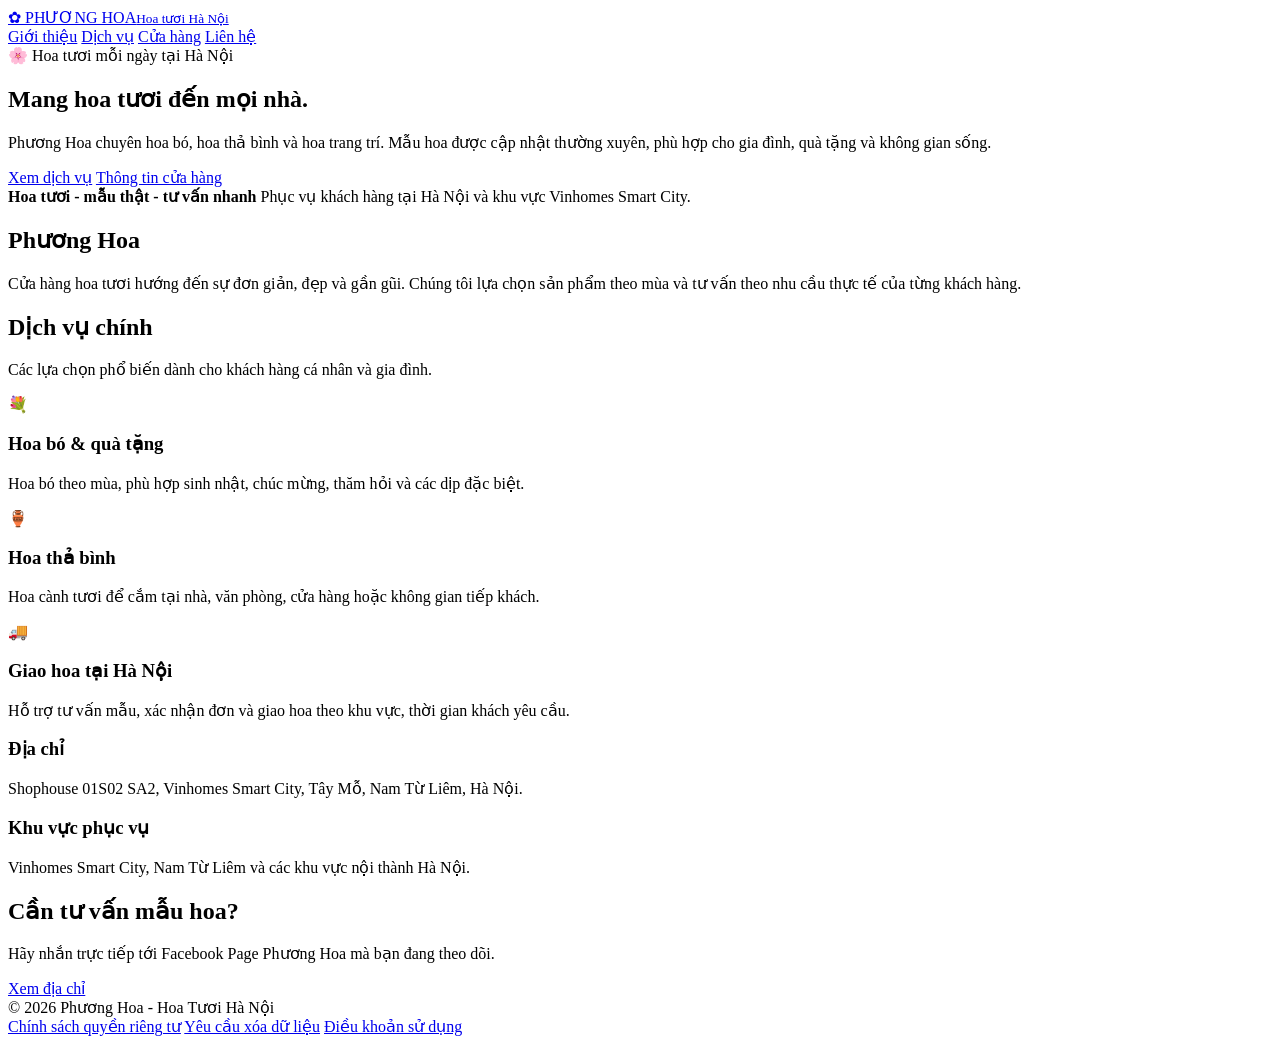
==== index.html @ 4be2a550 "Add Phương Hoa homepage" ====
<!doctype html>
<html lang="vi">
<head>
  <meta charset="utf-8">
  <meta name="viewport" content="width=device-width, initial-scale=1">
  <title>Phương Hoa - Hoa Tươi Hà Nội</title>
  <meta name="description" content="Phương Hoa cung cấp hoa tươi, hoa bó, hoa thả bình và dịch vụ giao hoa tại Hà Nội.">
  <link rel="stylesheet" href="styles.css">
</head>
<body>
<header>
  <div class="container nav">
    <a class="brand" href="index.html">
      <span class="logo">✿</span>
      <span>PHƯƠNG HOA<small>Hoa tươi Hà Nội</small></span>
    </a>
    <nav>
      <a href="#gioi-thieu">Giới thiệu</a>
      <a href="#dich-vu">Dịch vụ</a>
      <a href="#cua-hang">Cửa hàng</a>
      <a href="#lien-he">Liên hệ</a>
    </nav>
  </div>
</header>

<main>
  <section class="hero">
    <div class="container hero-grid">
      <div>
        <span class="eyebrow">🌸 Hoa tươi mỗi ngày tại Hà Nội</span>
        <h1>Mang hoa tươi đến mọi nhà.</h1>
        <p class="lead">
          Phương Hoa chuyên hoa bó, hoa thả bình và hoa trang trí.
          Mẫu hoa được cập nhật thường xuyên, phù hợp cho gia đình, quà tặng và không gian sống.
        </p>
        <div class="actions">
          <a class="btn btn-primary" href="#dich-vu">Xem dịch vụ</a>
          <a class="btn btn-secondary" href="#cua-hang">Thông tin cửa hàng</a>
        </div>
      </div>
      <div class="flower-card" aria-label="Minh họa hoa tươi">
        <div class="card-note">
          <strong>Hoa tươi - mẫu thật - tư vấn nhanh</strong>
          <span>Phục vụ khách hàng tại Hà Nội và khu vực Vinhomes Smart City.</span>
        </div>
      </div>
    </div>
  </section>

  <section id="gioi-thieu">
    <div class="container">
      <div class="section-title">
        <h2>Phương Hoa</h2>
        <p>
          Cửa hàng hoa tươi hướng đến sự đơn giản, đẹp và gần gũi.
          Chúng tôi lựa chọn sản phẩm theo mùa và tư vấn theo nhu cầu thực tế của từng khách hàng.
        </p>
      </div>
    </div>
  </section>

  <section id="dich-vu">
    <div class="container">
      <div class="section-title">
        <h2>Dịch vụ chính</h2>
        <p>Các lựa chọn phổ biến dành cho khách hàng cá nhân và gia đình.</p>
      </div>
      <div class="grid-3">
        <article class="service">
          <div class="service-icon">💐</div>
          <h3>Hoa bó & quà tặng</h3>
          <p>Hoa bó theo mùa, phù hợp sinh nhật, chúc mừng, thăm hỏi và các dịp đặc biệt.</p>
        </article>
        <article class="service">
          <div class="service-icon">🏺</div>
          <h3>Hoa thả bình</h3>
          <p>Hoa cành tươi để cắm tại nhà, văn phòng, cửa hàng hoặc không gian tiếp khách.</p>
        </article>
        <article class="service">
          <div class="service-icon">🚚</div>
          <h3>Giao hoa tại Hà Nội</h3>
          <p>Hỗ trợ tư vấn mẫu, xác nhận đơn và giao hoa theo khu vực, thời gian khách yêu cầu.</p>
        </article>
      </div>
    </div>
  </section>

  <section id="cua-hang">
    <div class="container info">
      <div class="info-card">
        <h3>Địa chỉ</h3>
        <p>Shophouse 01S02 SA2, Vinhomes Smart City, Tây Mỗ, Nam Từ Liêm, Hà Nội.</p>
      </div>
      <div class="info-card">
        <h3>Khu vực phục vụ</h3>
        <p>Vinhomes Smart City, Nam Từ Liêm và các khu vực nội thành Hà Nội.</p>
      </div>
    </div>
  </section>

  <section id="lien-he">
    <div class="container contact-box">
      <div>
        <h2>Cần tư vấn mẫu hoa?</h2>
        <p>Hãy nhắn trực tiếp tới Facebook Page Phương Hoa mà bạn đang theo dõi.</p>
      </div>
      <a class="btn" href="#cua-hang">Xem địa chỉ</a>
    </div>
  </section>
</main>

<footer>
  <div class="container footer-row">
    <div>© <span id="year"></span> Phương Hoa - Hoa Tươi Hà Nội</div>
    <div class="footer-links">
      <a href="privacy.html">Chính sách quyền riêng tư</a>
      <a href="data-deletion.html">Yêu cầu xóa dữ liệu</a>
      <a href="terms.html">Điều khoản sử dụng</a>
    </div>
  </div>
</footer>
<script>document.getElementById('year').textContent=new Date().getFullYear();</script>
</body>
</html>
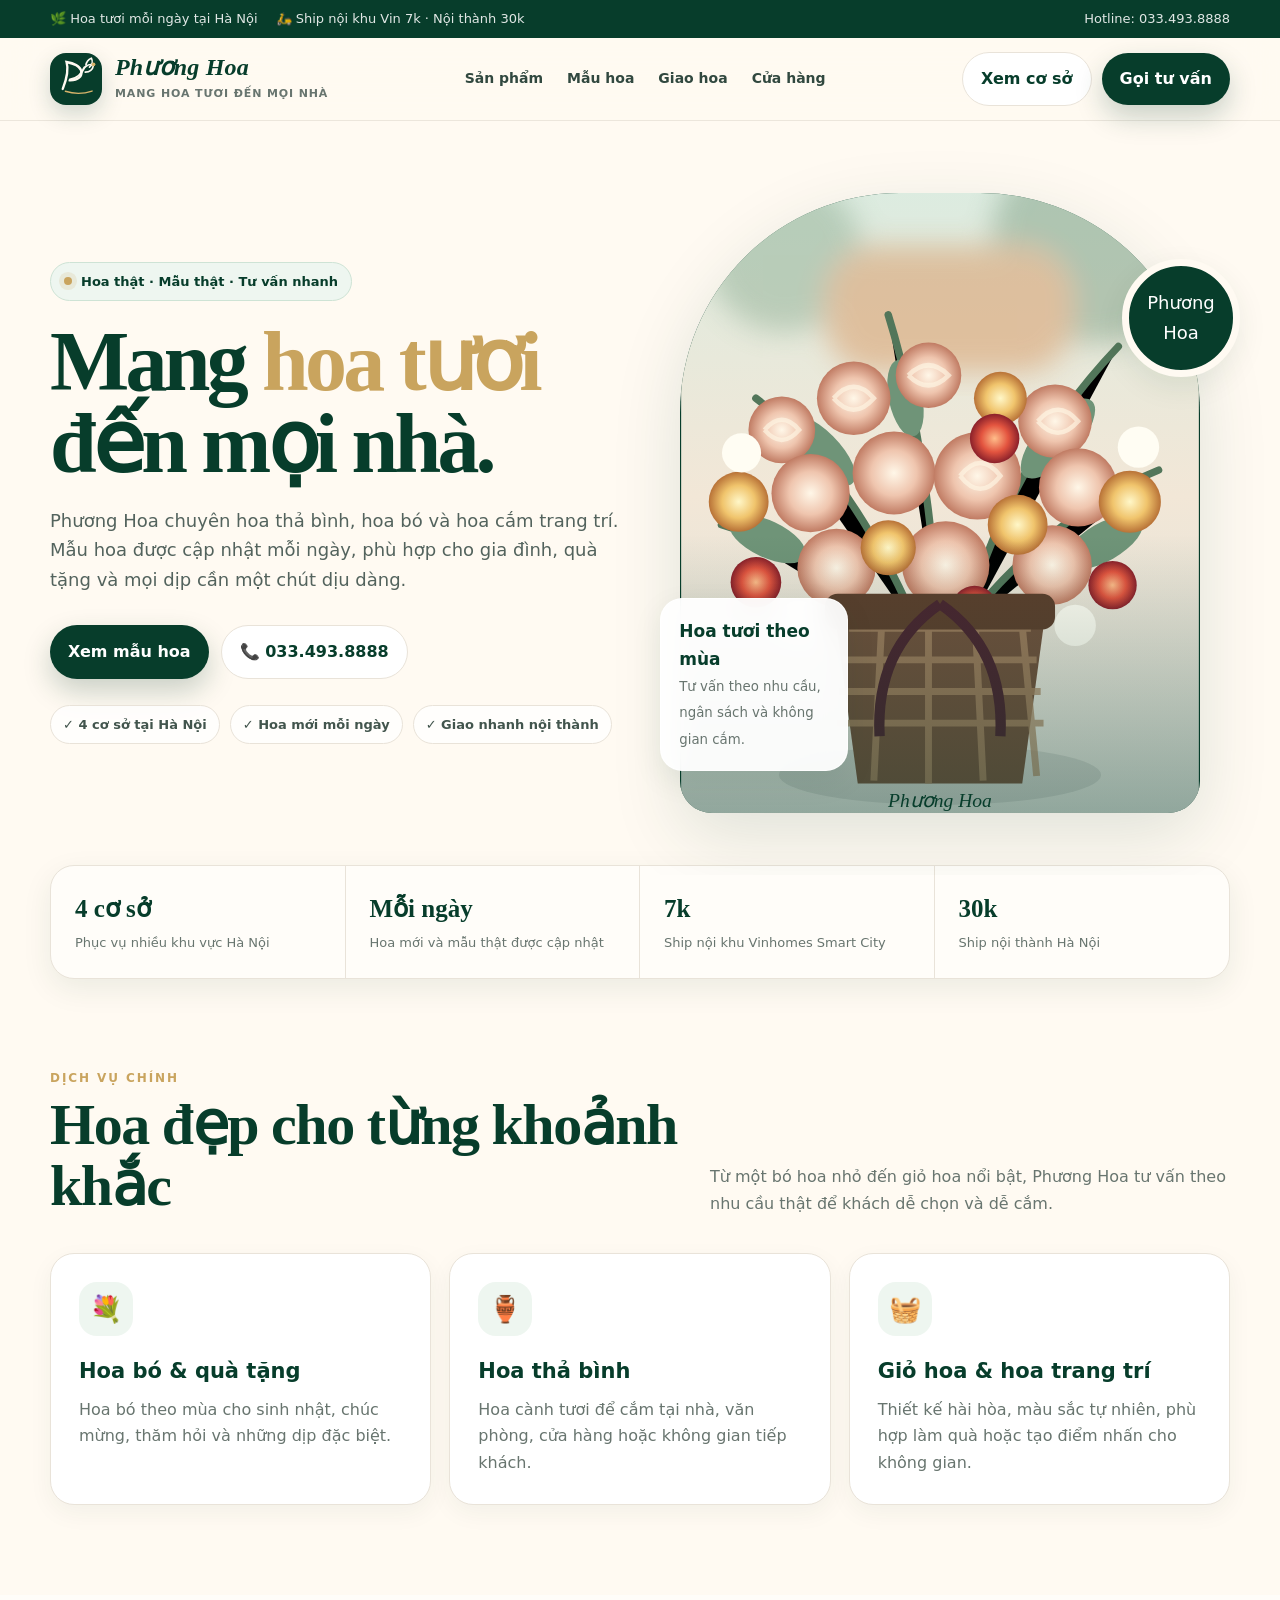
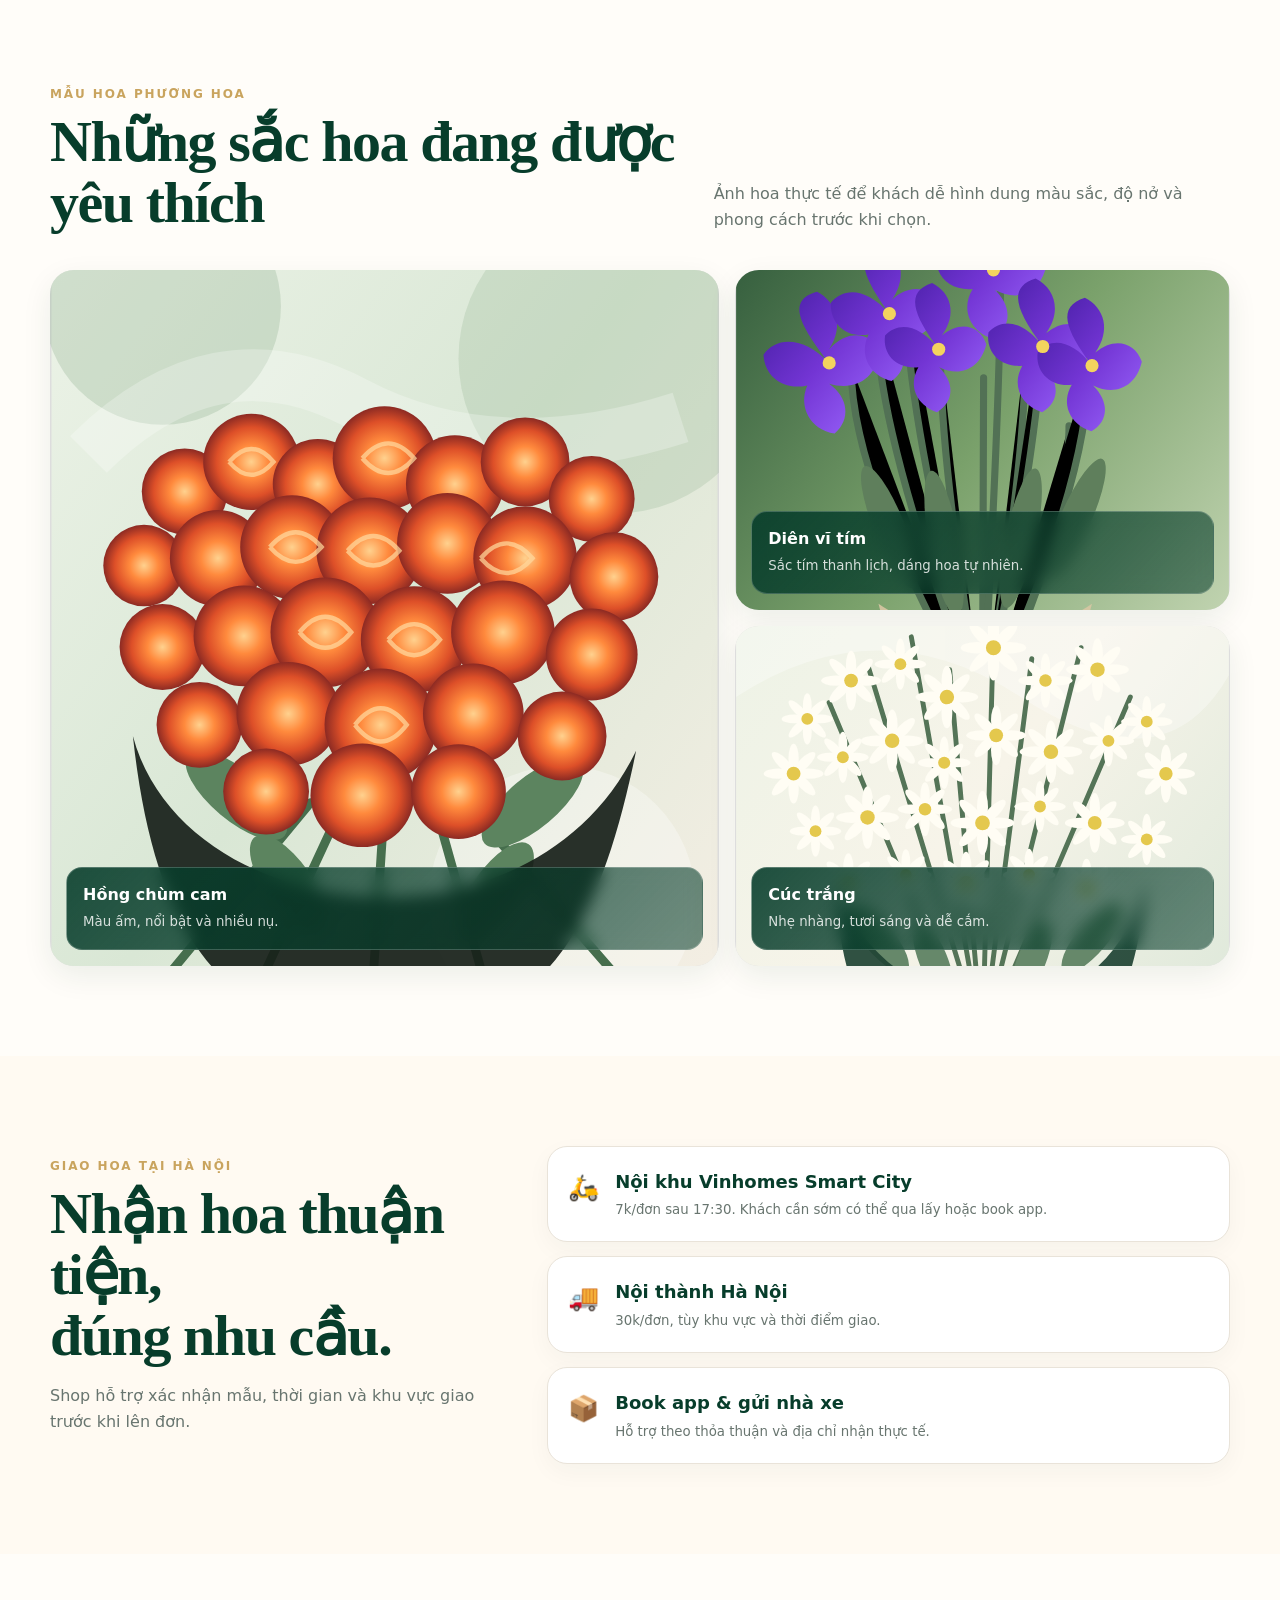
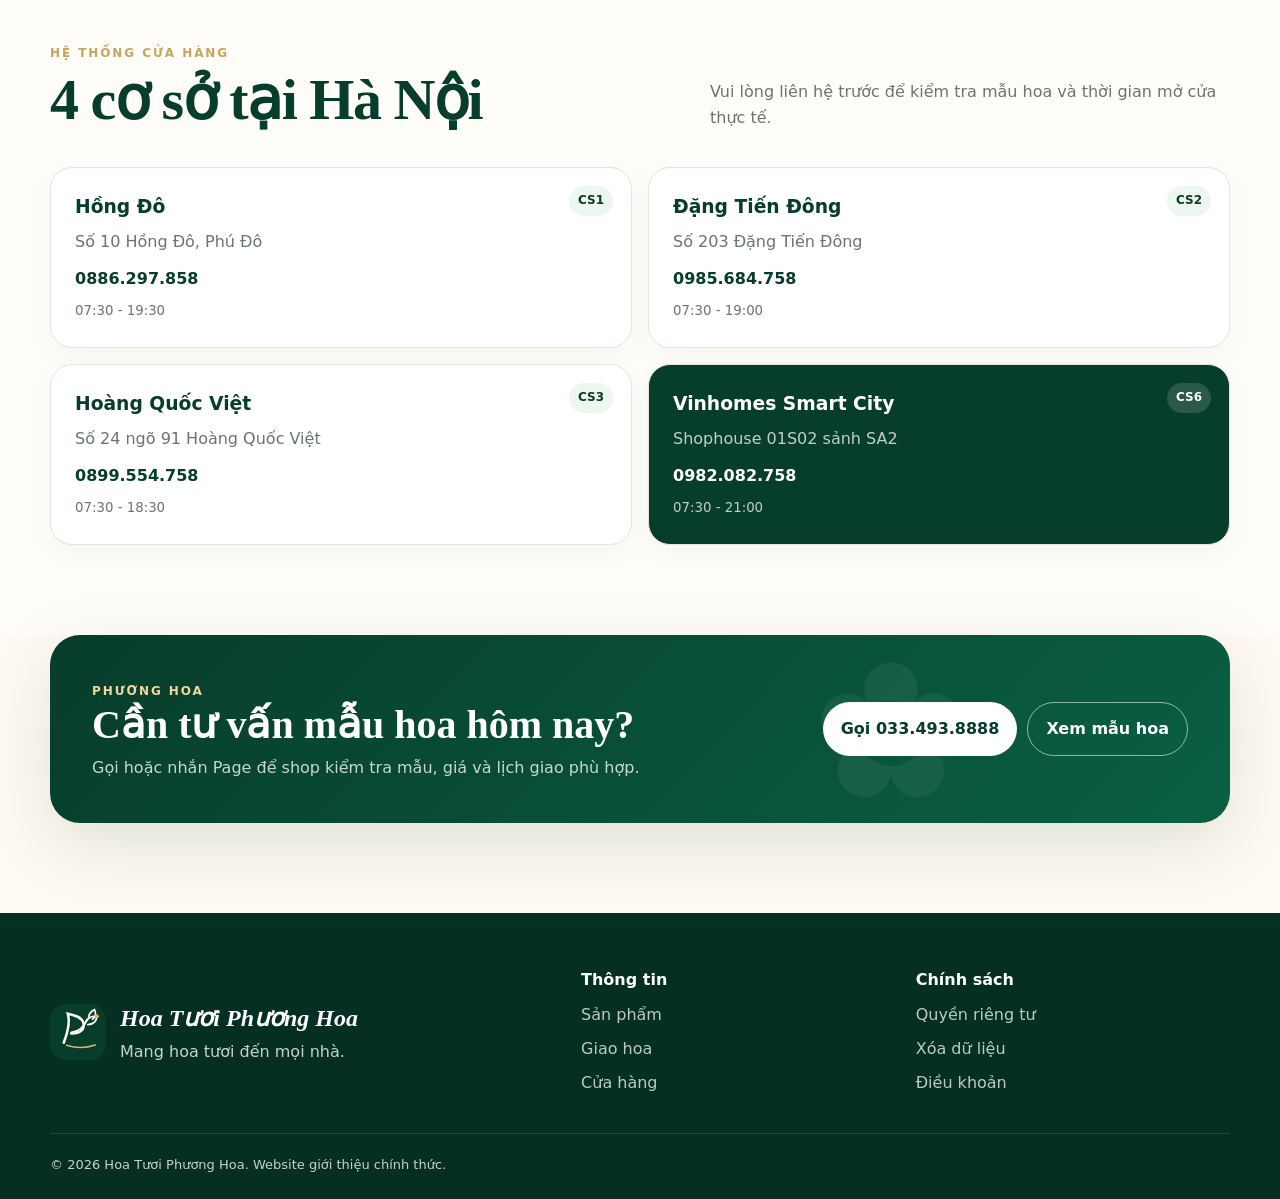
==== commit afd55623: "Redirect homepage to Hoa Tươi Phương Hoa site" ====
--- a/index.html
+++ b/index.html
@@ -1,124 +1 @@
-<!doctype html>
-<html lang="vi">
-<head>
-  <meta charset="utf-8">
-  <meta name="viewport" content="width=device-width, initial-scale=1">
-  <title>Phương Hoa - Hoa Tươi Hà Nội</title>
-  <meta name="description" content="Phương Hoa cung cấp hoa tươi, hoa bó, hoa thả bình và dịch vụ giao hoa tại Hà Nội.">
-  <link rel="stylesheet" href="styles.css">
-</head>
-<body>
-<header>
-  <div class="container nav">
-    <a class="brand" href="index.html">
-      <span class="logo">✿</span>
-      <span>PHƯƠNG HOA<small>Hoa tươi Hà Nội</small></span>
-    </a>
-    <nav>
-      <a href="#gioi-thieu">Giới thiệu</a>
-      <a href="#dich-vu">Dịch vụ</a>
-      <a href="#cua-hang">Cửa hàng</a>
-      <a href="#lien-he">Liên hệ</a>
-    </nav>
-  </div>
-</header>
-
-<main>
-  <section class="hero">
-    <div class="container hero-grid">
-      <div>
-        <span class="eyebrow">🌸 Hoa tươi mỗi ngày tại Hà Nội</span>
-        <h1>Mang hoa tươi đến mọi nhà.</h1>
-        <p class="lead">
-          Phương Hoa chuyên hoa bó, hoa thả bình và hoa trang trí.
-          Mẫu hoa được cập nhật thường xuyên, phù hợp cho gia đình, quà tặng và không gian sống.
-        </p>
-        <div class="actions">
-          <a class="btn btn-primary" href="#dich-vu">Xem dịch vụ</a>
-          <a class="btn btn-secondary" href="#cua-hang">Thông tin cửa hàng</a>
-        </div>
-      </div>
-      <div class="flower-card" aria-label="Minh họa hoa tươi">
-        <div class="card-note">
-          <strong>Hoa tươi - mẫu thật - tư vấn nhanh</strong>
-          <span>Phục vụ khách hàng tại Hà Nội và khu vực Vinhomes Smart City.</span>
-        </div>
-      </div>
-    </div>
-  </section>
-
-  <section id="gioi-thieu">
-    <div class="container">
-      <div class="section-title">
-        <h2>Phương Hoa</h2>
-        <p>
-          Cửa hàng hoa tươi hướng đến sự đơn giản, đẹp và gần gũi.
-          Chúng tôi lựa chọn sản phẩm theo mùa và tư vấn theo nhu cầu thực tế của từng khách hàng.
-        </p>
-      </div>
-    </div>
-  </section>
-
-  <section id="dich-vu">
-    <div class="container">
-      <div class="section-title">
-        <h2>Dịch vụ chính</h2>
-        <p>Các lựa chọn phổ biến dành cho khách hàng cá nhân và gia đình.</p>
-      </div>
-      <div class="grid-3">
-        <article class="service">
-          <div class="service-icon">💐</div>
-          <h3>Hoa bó & quà tặng</h3>
-          <p>Hoa bó theo mùa, phù hợp sinh nhật, chúc mừng, thăm hỏi và các dịp đặc biệt.</p>
-        </article>
-        <article class="service">
-          <div class="service-icon">🏺</div>
-          <h3>Hoa thả bình</h3>
-          <p>Hoa cành tươi để cắm tại nhà, văn phòng, cửa hàng hoặc không gian tiếp khách.</p>
-        </article>
-        <article class="service">
-          <div class="service-icon">🚚</div>
-          <h3>Giao hoa tại Hà Nội</h3>
-          <p>Hỗ trợ tư vấn mẫu, xác nhận đơn và giao hoa theo khu vực, thời gian khách yêu cầu.</p>
-        </article>
-      </div>
-    </div>
-  </section>
-
-  <section id="cua-hang">
-    <div class="container info">
-      <div class="info-card">
-        <h3>Địa chỉ</h3>
-        <p>Shophouse 01S02 SA2, Vinhomes Smart City, Tây Mỗ, Nam Từ Liêm, Hà Nội.</p>
-      </div>
-      <div class="info-card">
-        <h3>Khu vực phục vụ</h3>
-        <p>Vinhomes Smart City, Nam Từ Liêm và các khu vực nội thành Hà Nội.</p>
-      </div>
-    </div>
-  </section>
-
-  <section id="lien-he">
-    <div class="container contact-box">
-      <div>
-        <h2>Cần tư vấn mẫu hoa?</h2>
-        <p>Hãy nhắn trực tiếp tới Facebook Page Phương Hoa mà bạn đang theo dõi.</p>
-      </div>
-      <a class="btn" href="#cua-hang">Xem địa chỉ</a>
-    </div>
-  </section>
-</main>
-
-<footer>
-  <div class="container footer-row">
-    <div>© <span id="year"></span> Phương Hoa - Hoa Tươi Hà Nội</div>
-    <div class="footer-links">
-      <a href="privacy.html">Chính sách quyền riêng tư</a>
-      <a href="data-deletion.html">Yêu cầu xóa dữ liệu</a>
-      <a href="terms.html">Điều khoản sử dụng</a>
-    </div>
-  </div>
-</footer>
-<script>document.getElementById('year').textContent=new Date().getFullYear();</script>
-</body>
-</html>
+<!doctype html><html lang="vi"><head><meta charset="utf-8"><meta name="viewport" content="width=device-width,initial-scale=1"><title>Hoa Tươi Phương Hoa</title><meta http-equiv="refresh" content="0; url=./hoatuoiphuonghoa/"><link rel="canonical" href="https://mtvn123.github.io/hoatuoiphuonghoa/"><style>body{margin:0;min-height:100vh;display:grid;place-items:center;background:#fffaf2;color:#073d2b;font-family:system-ui,sans-serif}.card{padding:32px;border:1px solid #e9e3d9;border-radius:22px;background:#fff;text-align:center;box-shadow:0 12px 35px rgba(7,61,43,.1)}a{color:#073d2b;font-weight:800}</style></head><body><div class="card"><h1>Hoa Tươi Phương Hoa</h1><p>Đang chuyển tới website mới…</p><a href="./hoatuoiphuonghoa/">Mở website</a></div><script>location.replace('./hoatuoiphuonghoa/');</script></body></html>
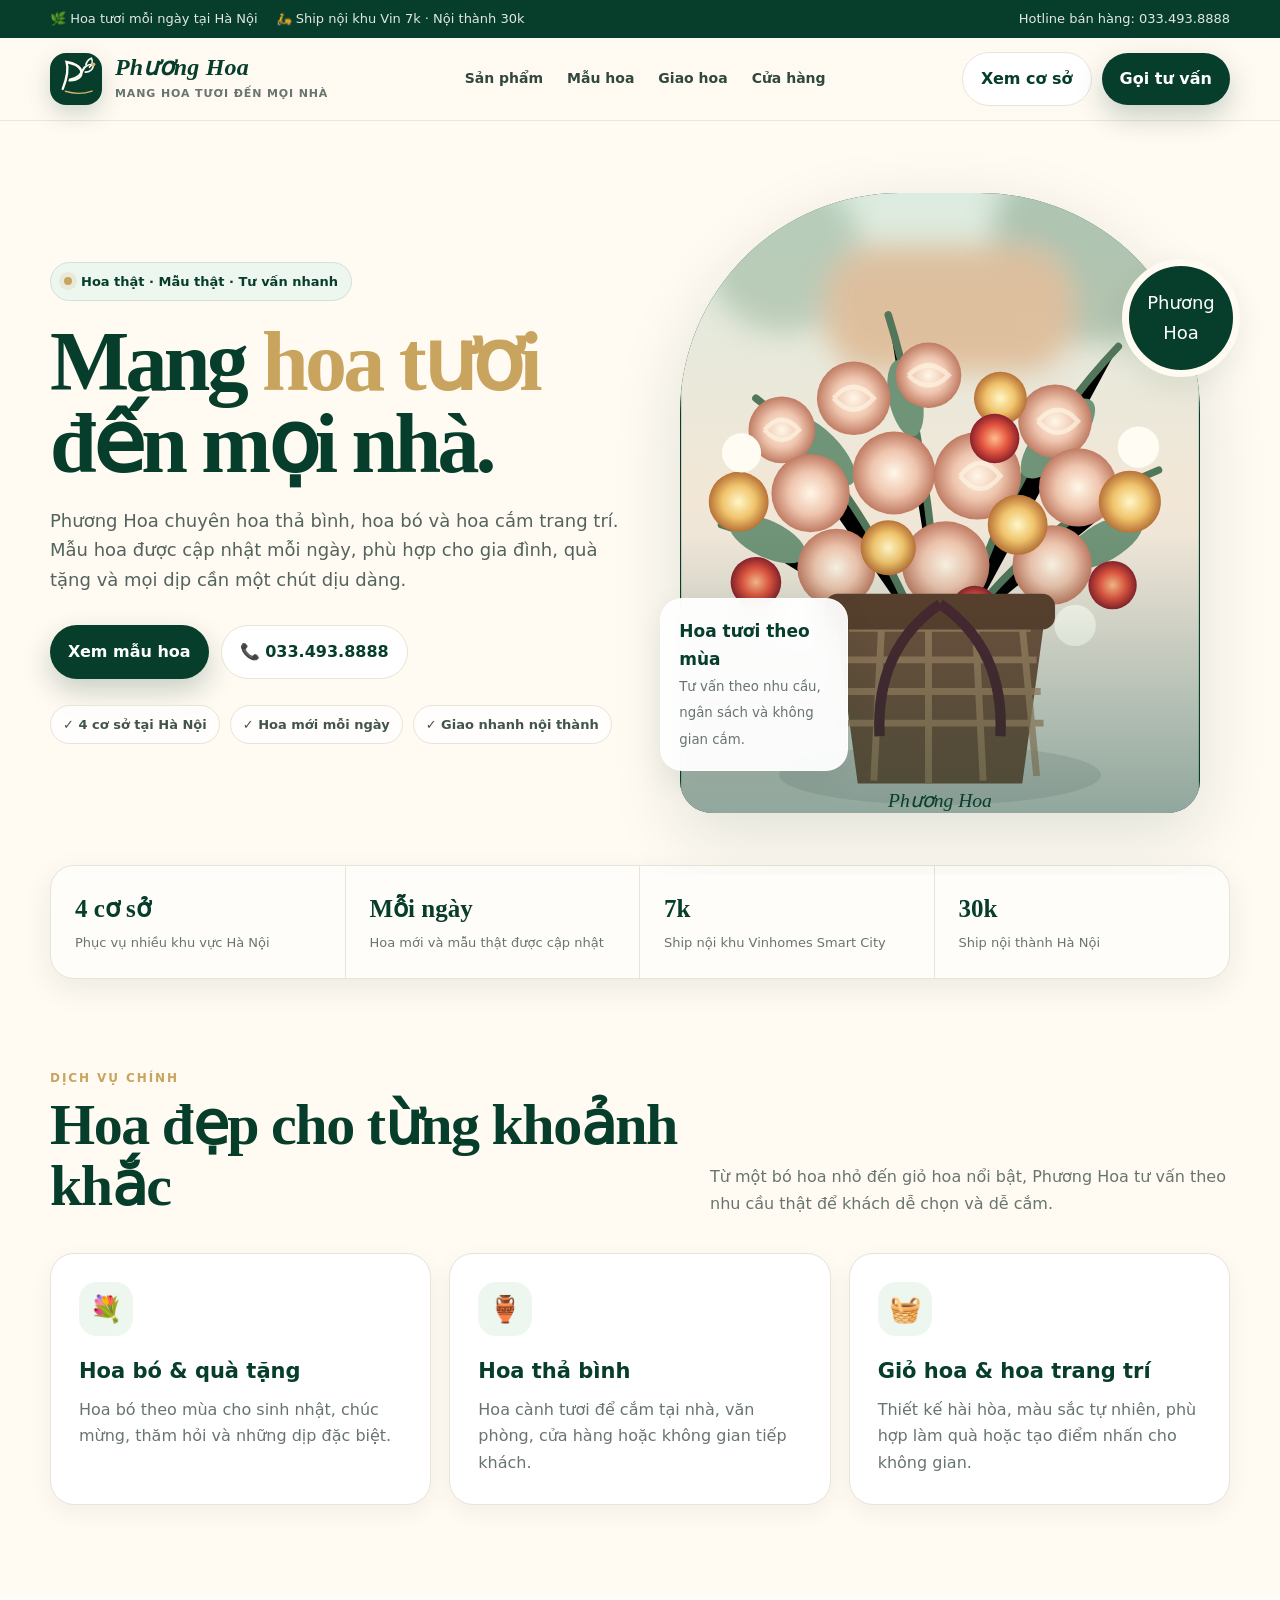
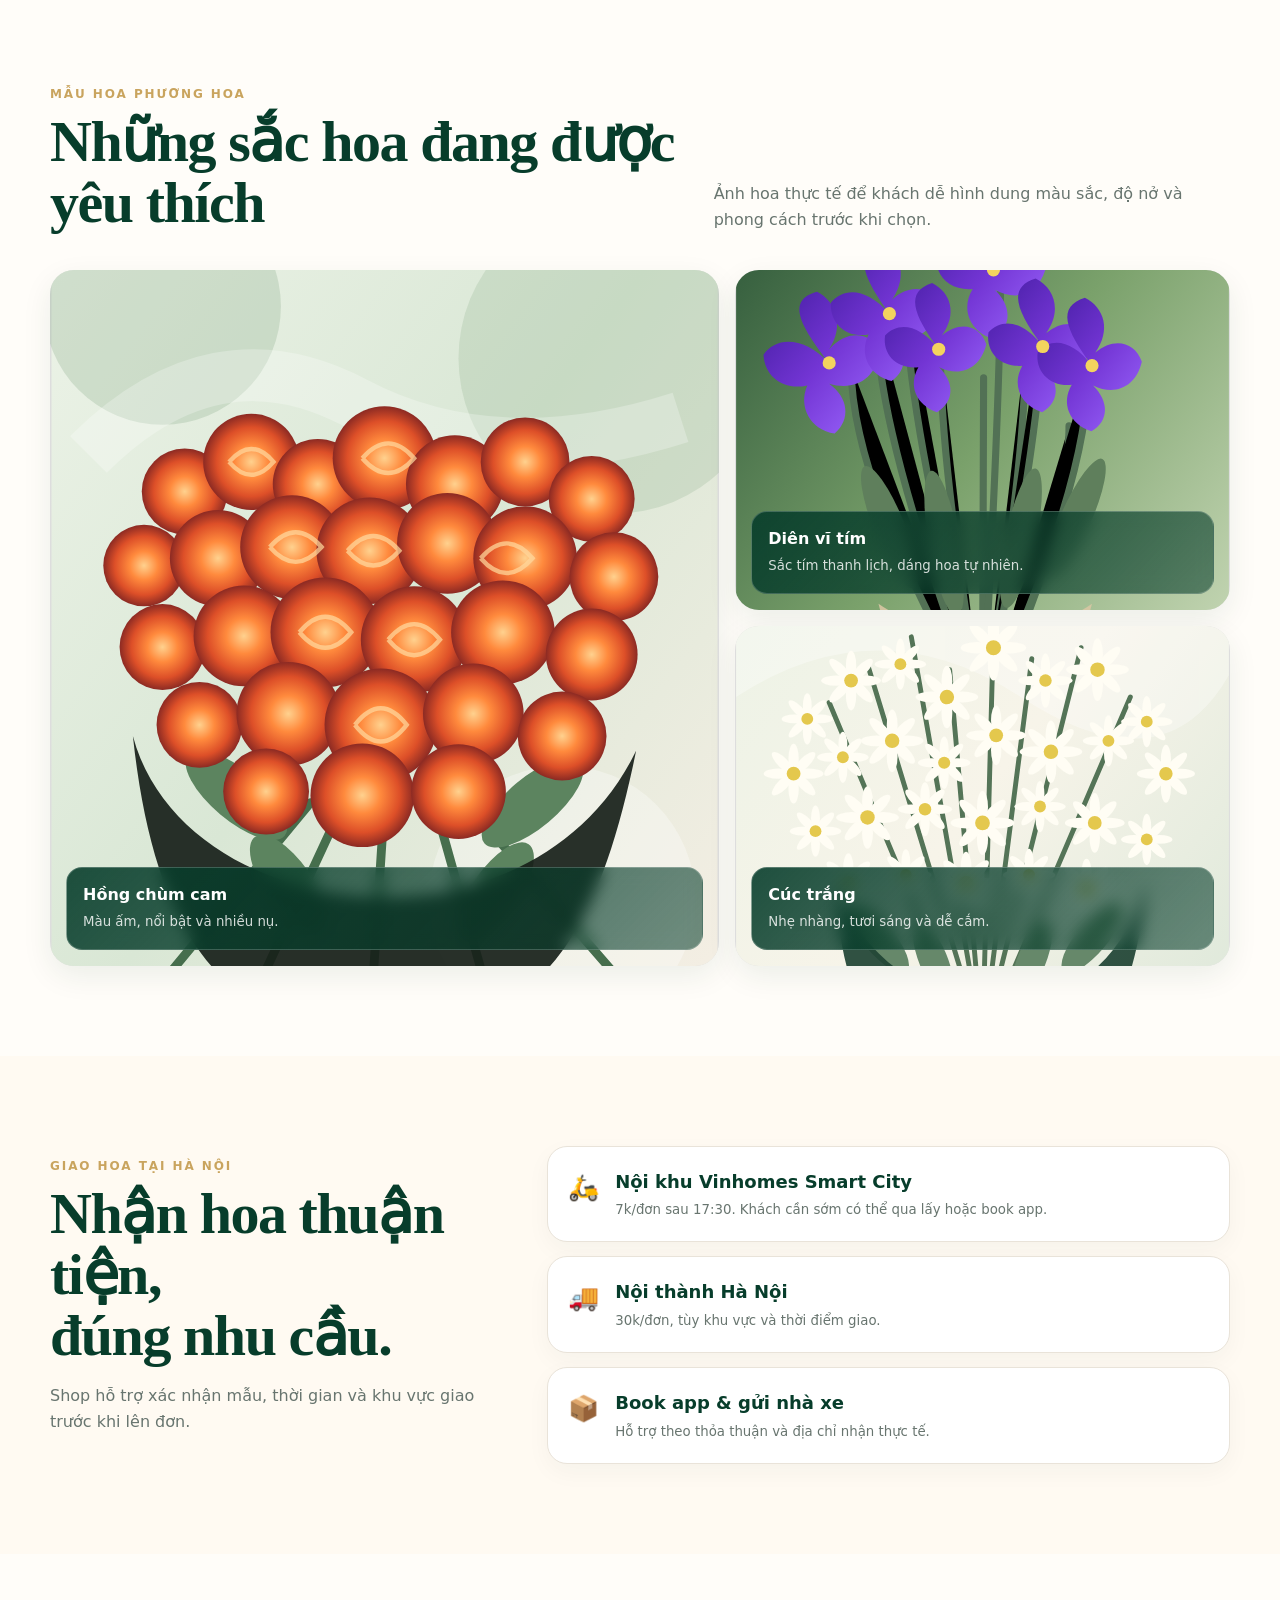
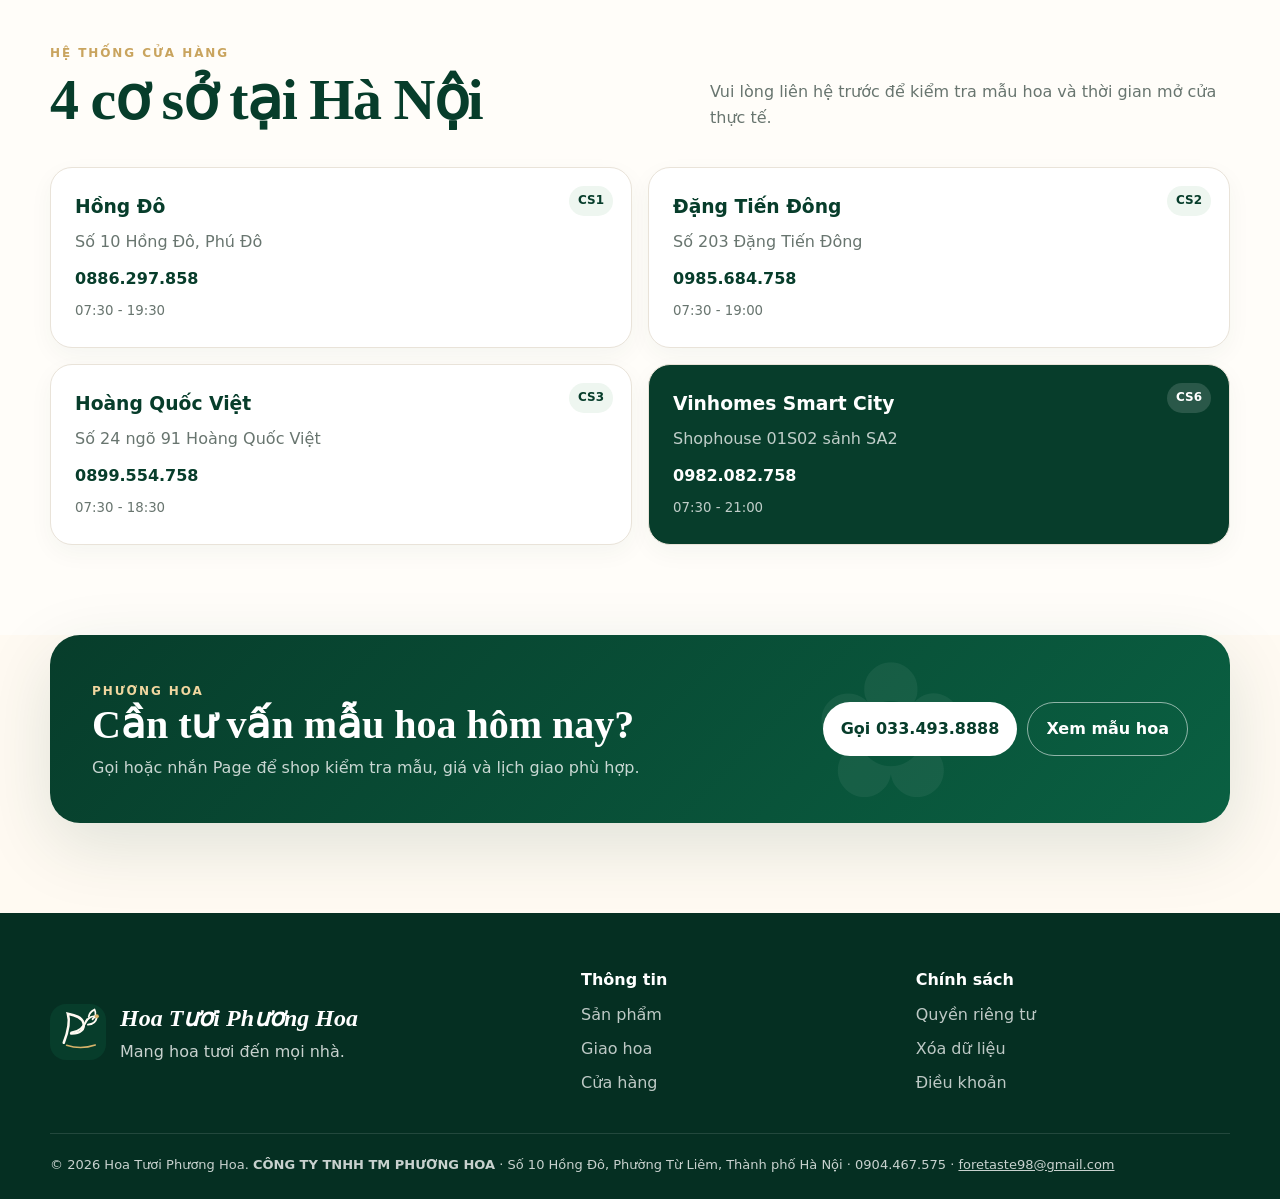
==== commit c323df1f: "Update root website canonical domain" ====
--- a/index.html
+++ b/index.html
@@ -1 +1 @@
-<!doctype html><html lang="vi"><head><meta charset="utf-8"><meta name="viewport" content="width=device-width,initial-scale=1"><title>Hoa Tươi Phương Hoa</title><meta http-equiv="refresh" content="0; url=./hoatuoiphuonghoa/"><link rel="canonical" href="https://mtvn123.github.io/hoatuoiphuonghoa/"><style>body{margin:0;min-height:100vh;display:grid;place-items:center;background:#fffaf2;color:#073d2b;font-family:system-ui,sans-serif}.card{padding:32px;border:1px solid #e9e3d9;border-radius:22px;background:#fff;text-align:center;box-shadow:0 12px 35px rgba(7,61,43,.1)}a{color:#073d2b;font-weight:800}</style></head><body><div class="card"><h1>Hoa Tươi Phương Hoa</h1><p>Đang chuyển tới website mới…</p><a href="./hoatuoiphuonghoa/">Mở website</a></div><script>location.replace('./hoatuoiphuonghoa/');</script></body></html>+<!doctype html><html lang="vi"><head><meta charset="utf-8"><meta name="viewport" content="width=device-width,initial-scale=1"><title>Hoa Tươi Phương Hoa</title><meta http-equiv="refresh" content="0; url=./hoatuoiphuonghoa/"><link rel="canonical" href="https://hoatuoiphuonghoa.github.io/"><style>body{margin:0;min-height:100vh;display:grid;place-items:center;background:#fffaf2;color:#073d2b;font-family:system-ui,sans-serif}.card{padding:32px;border:1px solid #e9e3d9;border-radius:22px;background:#fff;text-align:center;box-shadow:0 12px 35px rgba(7,61,43,.1)}a{color:#073d2b;font-weight:800}</style></head><body><div class="card"><h1>Hoa Tươi Phương Hoa</h1><p>Đang mở website chính thức…</p><a href="./hoatuoiphuonghoa/">Mở website</a></div><script>location.replace('./hoatuoiphuonghoa/');</script></body></html>
